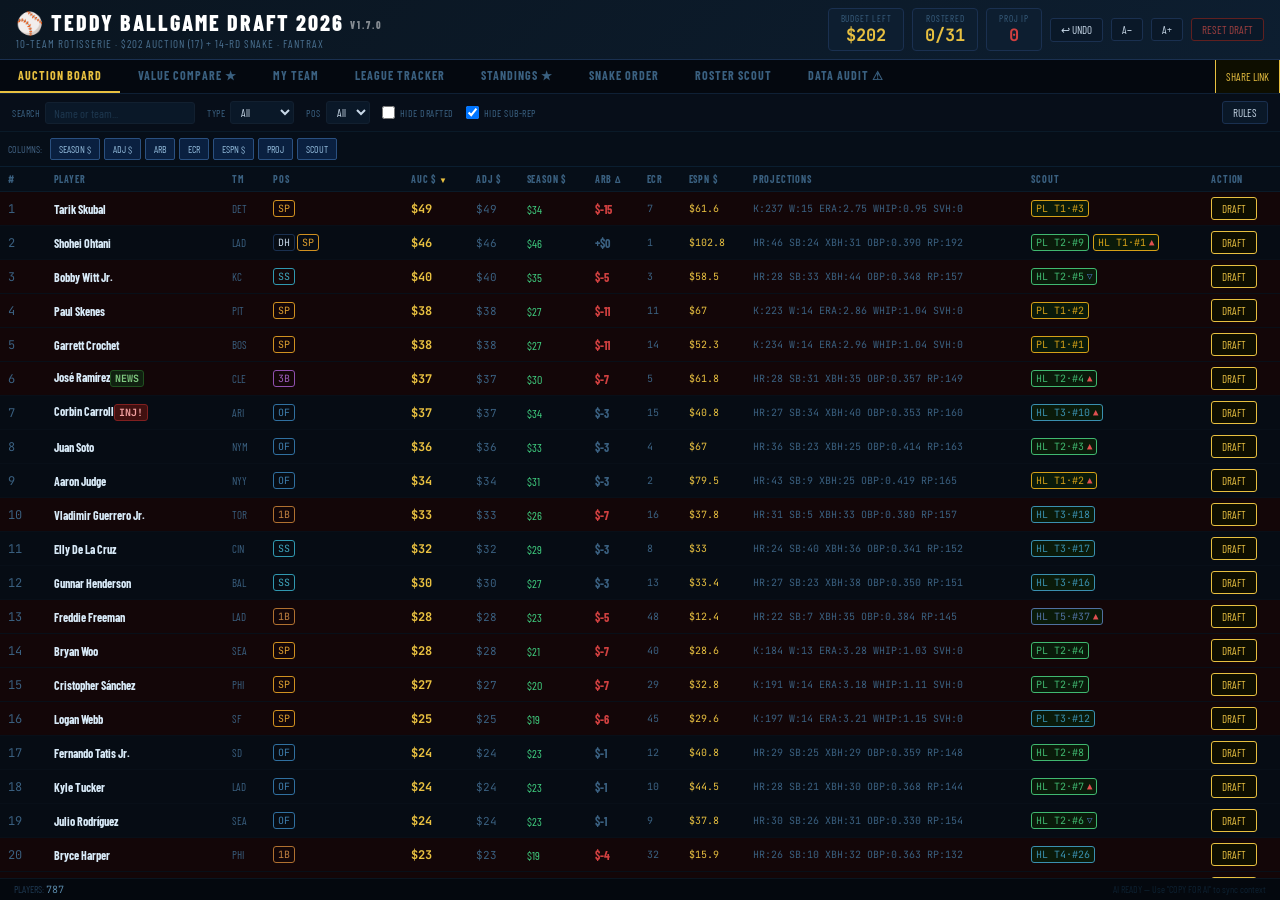
==== index.html @ cb4ba72f "v1.7.0: A+/A- font size control in header; bigger cat breakdown text zoom applies to main content + " ====
<!DOCTYPE html>
<html lang="en">
<head>
    <meta charset="UTF-8">
    <meta name="viewport" content="width=device-width, initial-scale=1.0">
    <title>⚾ Teddy Ballgame Draft Tool 2026</title>
    <link href="https://fonts.googleapis.com/css2?family=JetBrains+Mono:wght@400;600&family=Barlow+Condensed:wght@400;600;700;800&display=swap" rel="stylesheet">
    <link rel="stylesheet" href="css/styles.css">
</head>
<body>
    <div class="hdr">
        <div>
            <div class="hdr-title">⚾ Teddy Ballgame Draft 2026 <span id="appVersion" style="font-size: 10px; opacity: 0.5; vertical-align: middle;"></span></div>
            <div class="hdr-sub">10-TEAM ROTISSERIE · $202 AUCTION (17) + 14-RD SNAKE · FANTRAX</div>
        </div>
        <div class="hdr-right">
            <div class="pill"><div class="pill-lbl">Budget Left</div><div class="pill-val" id="hBudget">$202</div></div>
            <div class="pill"><div class="pill-lbl">Rostered</div><div class="pill-val" id="hRoster">0/31</div></div>
            <div class="pill"><div class="pill-lbl">Proj IP</div><div class="pill-val" id="hIP">0</div></div>
            <button class="btn" id="undoBtn" onclick="UI.undoLastPick()" title="Undo last pick (up to 10 picks back)">↩ UNDO</button>
            <button class="btn" onclick="AppState.ui.uiZoom=Math.max(0.7,+(AppState.ui.uiZoom||1)-0.05).toFixed(2)*1;UI.render()" title="Decrease font size">A−</button>
            <button class="btn" onclick="AppState.ui.uiZoom=Math.min(1.5,+(AppState.ui.uiZoom||1)+0.05).toFixed(2)*1;UI.render()" title="Increase font size">A+</button>
            <button class="btn btn-danger" onclick="StateManager.reset()">RESET DRAFT</button>
        </div>
    </div>

    <div class="tabs">
        <div class="tab active" id="tab-auction" onclick="UI.showTab('auction')">AUCTION BOARD</div>
        <div class="tab" id="tab-arb" onclick="UI.showTab('arb')">VALUE COMPARE ★</div>
        <div class="tab" id="tab-myteam" onclick="UI.showTab('myteam')">MY TEAM</div>
        <div class="tab" id="tab-league" onclick="UI.showTab('league')">LEAGUE TRACKER</div>
        <div class="tab" id="tab-standings" onclick="UI.showTab('standings')">STANDINGS ★</div>
        <div class="tab" id="tab-snake" onclick="UI.showTab('snake')">SNAKE ORDER</div>
        <div class="tab" id="tab-rosterscout" onclick="UI.showTab('rosterscout')">ROSTER SCOUT</div>
        <div class="tab" id="tab-dataaudit" onclick="UI.showTab('dataaudit')">DATA AUDIT ⚠</div>
        <div class="tab" id="tab-ai" onclick="UI.showTab('ai')">AI ADVISOR 🤖</div>
        <div class="tab" id="tab-import" onclick="UI.showTab('import')">IMPORT DATA</div>
        <div id="readOnlyBanner" style="display:none;margin-left:auto;align-items:center;padding:0 15px;color:#e8c040;font-size:11px;font-weight:700;letter-spacing:1px">READ-ONLY MODE (SHARED)</div>
        <button id="shareBtn" class="btn btn-go" style="margin-left:auto;border-radius:0;border-top:0;border-bottom:0" onclick="ShareManager.copyShareLink()">SHARE LINK</button>
    </div>

    <div id="controlsBar"></div>

    <div class="content" id="mainContent">
        <!-- Dynamic Content from UI.js -->
        <div style="padding: 40px; text-align: center;">
            <h2>Welcome to Teddy Ballgame 2026</h2>
            <p class="muted">Please import your Mr. CheatSheet CSV to get started.</p>
            <br>
            <button class="btn btn-go" onclick="UI.showTab('import')">GO TO IMPORT</button>
        </div>
    </div>

    <div class="status">
        <span>PLAYERS: <span class="sv" id="sTot">0</span></span>
        <span style="margin-left:auto;color:#0d2030">AI READY — Use "COPY FOR AI" to sync context</span>
    </div>

    <!-- Draft Modal -->
    <div class="modal-bg" id="modalBg">
        <div class="modal">
            <div class="modal-title" id="modalTitle">Draft Player</div>
            <div class="field">
                <label>Drafted By</label>
                <select id="mTeam" onchange="Modals.updateDraftConstraints(this.value)">
                    <!-- Populated by UI.init -->
                </select>
            </div>
            <div id="draftConstraints" style="font-size:11px;padding:6px 0 8px;min-height:18px"></div>
            <div class="field" id="draftCostField">
                <label>Final Auction Cost ($)</label>
                <input type="number" id="mCost" min="1" max="202" value="1"
                    oninput="Modals.validateCostInput()">
            </div>
            <div class="modal-btns">
                <button class="btn btn-go" onclick="UI.confirmDraft()">✓ CONFIRM DRAFT</button>
                <button class="btn" onclick="UI.closeModal()">CANCEL</button>
                <button class="btn" id="mUndraftBtn" onclick="UI.undraftPending()" style="display:none;color:#d04040;border-color:#401010;margin-left:auto">✕ UNDRAFT</button>
            </div>
        </div>
    </div>

    <!-- Rules Modal -->
    <div class="modal-bg" id="rulesModal">
        <div class="modal" style="max-width: 600px;">
            <div class="modal-title">League Rules: Teddy Ballgame 2026</div>
            <div style="font-size: 12px; line-height: 1.6; max-height: 400px; overflow: auto; color: #c8d8e8;">
                <strong>Draft Phases:</strong> Auction (17 players, $202) followed by 14-round Snake Draft.<br>
                <strong>Scoring:</strong> 10 Roto Categories (HR, OBP, RP, SB, XBH | W, K, ERA, SVH, WHIP).<br>
                <strong>IP Floor:</strong> Critical 1,000 IP minimum per season. Loss of ERA/WHIP if not met.<br>
                <strong>FAAB:</strong> $400 budget, blind bidding daily at 12:05am ET.<br>
                <strong>IL:</strong> Unlimited spots. Stashed players can be replaced by FA pickups.<br>
                <strong>Trades:</strong> Must be equal number of players. Deadline: Aug 3rd.<br>
                <strong>Lineups:</strong> Weekly, due 5 mins before first game of scoring period.
            </div>
            <div class="modal-btns">
                <button class="btn" onclick="document.getElementById('rulesModal').classList.remove('open')">CLOSE</button>
            </div>
        </div>
    </div>

    <!-- Player Info Modal -->
    <div class="modal-bg" id="injuryModal" onclick="if(event.target===this)this.classList.remove('open')">
        <div class="modal" style="max-width:620px;width:95%">
            <div class="modal-title" id="injTitle" style="font-size:15px"></div>
            <div id="injName" style="font-size:11px;color:#7090a8;margin:-8px 0 12px"></div>
            <div id="modalProj" style="font-size:11px;color:#406080;font-family:monospace;margin-bottom:14px;padding:6px 8px;background:#060e18;border-radius:4px"></div>
            <div id="injNewsBlurb" style="font-size:12px;color:#c8d8e8;line-height:1.7;max-height:160px;overflow-y:auto;padding:10px 12px;background:#0a1420;border:1px solid #1a3050;border-radius:4px;margin-bottom:8px;white-space:pre-wrap"></div>
            <div id="injSummaryBlock" style="display:none;margin-bottom:12px">
                <div style="font-size:10px;color:#406080;margin-bottom:4px">AI SUMMARY</div>
                <div id="injSummary" style="font-size:12px;padding:8px 12px;background:#060e18;border:1px solid #1a3050;border-radius:4px;line-height:1.8"></div>
            </div>
            <div style="display:flex;gap:8px;margin-bottom:12px">
                <button id="injSummarizeBtn" class="btn" style="font-size:11px;flex:1" onclick="Modals.summarizeInjury()">⚡ AI SUMMARY</button>
            </div>
            <div style="display:flex;gap:8px;margin-bottom:14px">
                <a id="linkCBS" class="btn" target="_blank" style="flex:1;text-align:center;text-decoration:none;font-size:11px">CBS SPORTS</a>
                <a id="linkFG" class="btn" target="_blank" style="flex:1;text-align:center;text-decoration:none;font-size:11px">FANGRAPHS</a>
            </div>
            <div id="noteSection">
                <label style="font-size:11px;color:#7090a8;display:block;margin-bottom:4px">SCOUTING NOTES</label>
                <textarea id="noteArea" rows="3" style="width:100%;background:#060e18;color:#c8d8e8;border:1px solid #1a3050;padding:8px;font-size:12px;box-sizing:border-box;resize:vertical"></textarea>
            </div>
            <div class="modal-btns" style="margin-top:12px">
                <button class="btn btn-go" onclick="UI.savePlayerNote()">SAVE NOTE</button>
                <button class="btn" onclick="document.getElementById('injuryModal').classList.remove('open')">CLOSE</button>
            </div>
        </div>
    </div>

    <!-- Logic Layers -->
    <script src="js/engine/state.js"></script>
    <script src="js/engine/share.js"></script>
    <script src="js/engine/injuries.js"></script>
    <script src="js/engine/zscore.js"></script>
    <script src="js/engine/assistant.js"></script>
    <script src="js/data/seed.js"></script>
    <script src="js/data/steamer_extras.js"></script>
    <script src="js/data/injuries_cache.js"></script>
    <script src="js/data/player_ids.js"></script>
    <script src="js/data/rankings.js"></script>
    <script src="js/data/manual_rankings.js"></script>
    <script src="js/data/fantrax_data.js"></script>
    <script src="js/data/loader.js"></script>
    <script src="js/ui/templates.js"></script>
    <script src="js/ui/modals.js"></script>
    <script src="js/ui/components.js"></script>
    <script>
        // Start UI
        window.addEventListener('DOMContentLoaded', () => {
            UI.init();
        });
    </script>
</body>
</html>
---- css/styles.css ----
*{box-sizing:border-box;margin:0;padding:0}
html,body{height:100%;overflow:hidden}
body{background:#060c14;color:#c8d8e8;font-family:'Barlow Condensed',sans-serif;font-size:13px;display:flex;flex-direction:column}
::-webkit-scrollbar{width:5px;height:5px}::-webkit-scrollbar-track{background:#0a1520}::-webkit-scrollbar-thumb{background:#1c3050;border-radius:3px}
input,select,button{font-family:'Barlow Condensed',sans-serif}
.hdr{background:linear-gradient(135deg,#0a1520,#0d1e30);border-bottom:1px solid #1a3050;padding:8px 16px;display:flex;align-items:center;gap:16px;flex-shrink:0}
.hdr-title{font-size:22px;font-weight:800;letter-spacing:2px;color:#fff;text-transform:uppercase}
.hdr-sub{font-size:11px;color:#4a7090;letter-spacing:1px;margin-top:1px}
.hdr-right{margin-left:auto;display:flex;align-items:center;gap:8px;flex-wrap:wrap}
.pill{background:#0d1e30;border:1px solid #1a3050;border-radius:4px;padding:4px 12px;text-align:center}
.pill-lbl{font-size:9px;color:#3a6080;letter-spacing:.8px;text-transform:uppercase}
.pill-val{font-size:17px;font-weight:700;font-family:'JetBrains Mono',monospace;color:#e8c040}
.tabs{display:flex;background:#04080f;border-bottom:1px solid #0f2035;flex-shrink:0}
.tab{padding:8px 18px;font-size:12px;font-weight:700;letter-spacing:1px;text-transform:uppercase;cursor:pointer;border-bottom:2px solid transparent;color:#3a6080;transition:all .15s;white-space:nowrap}
.tab.active{color:#e8c040;border-bottom-color:#e8c040}
.tab:hover:not(.active){color:#7aa0b8}
.content{flex:1;display:flex;flex-direction:column;overflow:hidden;min-height:0}
.controls{padding:7px 12px;background:#070e19;border-bottom:1px solid #0a1a28;display:flex;align-items:center;gap:12px;flex-wrap:wrap;flex-shrink:0}
.ctrl{display:flex;align-items:center;gap:5px}
.lbl{font-size:10px;color:#3a6080;letter-spacing:.5px;text-transform:uppercase;white-space:nowrap}
input[type=range]{width:80px;height:3px;accent-color:#e8c040;cursor:pointer}
.badge{background:#0a1828;border:1px solid #122030;border-radius:3px;padding:2px 6px;font-size:11px;font-family:'JetBrains Mono',monospace;color:#e8c040;min-width:34px;text-align:center}
select{background:#0a1828;border:1px solid #122030;color:#c8d8e8;padding:3px 6px;font-size:11px;border-radius:3px}
input[type=text]{background:#0a1828;border:1px solid #122030;color:#c8d8e8;padding:3px 8px;font-size:12px;border-radius:3px;width:150px}
input[type=text]::placeholder{color:#1e3850}
.tog{background:#0a1828;border:1px solid #122030;color:#4a7090;padding:3px 9px;font-size:11px;border-radius:3px;cursor:pointer;transition:all .15s}
.tog.on{background:#131c08;border-color:#90b030;color:#a0c040}
.tbl-wrap{flex:1;overflow:auto;min-height:0}
table{width:100%;border-collapse:collapse;font-size:12px}
thead tr{background:#060e18;position:sticky;top:0;z-index:10}
th{padding:6px 8px;text-align:left;font-size:10px;font-weight:700;letter-spacing:.8px;text-transform:uppercase;color:#3a6080;border-bottom:1px solid #0a1a28;cursor:pointer;white-space:nowrap;user-select:none}
th:hover{color:#7aa0b8}
th.sd::after{content:' ▼';font-size:8px;color:#e8c040}
th.sa::after{content:' ▲';font-size:8px;color:#e8c040}
td{padding:5px 8px;border-bottom:1px solid #080f18;white-space:nowrap;vertical-align:middle}
tr:hover td{background:#091520}
tr.drafted td{opacity:.28}
tr.mine td{background:#071510!important}
tr.mine:hover td{background:#091e15!important}
tr.aup td{background:#061510!important}
tr.adn td{background:#130608!important}
.pb{border:1px solid #1a3050;border-radius:3px;padding:1px 4px;font-size:10px;font-family:'JetBrains Mono',monospace;display:inline-block;margin-right:2px}
.pb-C{border-color:#b04040;color:#c05050}.pb-1B{border-color:#b07030;color:#c08040}.pb-2B{border-color:#70a030;color:#80b040}
.pb-SS{border-color:#3098b0;color:#40a8c0}.pb-3B{border-color:#9050b0;color:#a060c0}.pb-OF{border-color:#3070a0;color:#4080b0}
.pb-SP{border-color:#d09020;color:#e0a030}.pb-RP{border-color:#30a880;color:#40b890}
.nm{font-weight:700;color:#d8eaf8;max-width:145px;overflow:hidden;text-overflow:ellipsis}
.tm{color:#3a6080;font-size:11px}
.mono{font-family:'JetBrains Mono',monospace}
.gold{color:#e8c040;font-weight:700;font-family:'JetBrains Mono',monospace}
.grn{color:#40d080}.red{color:#d04040}.muted{color:#3a6080}
.wb{background:#100808;border:1px solid #501818;border-radius:3px;padding:1px 4px;font-size:9px;color:#b03030;margin-left:3px}
.nb{background:#060e18;border:1px solid #102838;border-radius:3px;padding:1px 4px;font-size:9px;color:#3088a8;margin-left:3px}
.btn{background:#0a1828;border:1px solid #1a3050;color:#c8d8e8;padding:4px 10px;font-size:11px;border-radius:3px;cursor:pointer;transition:all .15s}
.btn:hover{background:#101f30;border-color:#2a4060}
.btn-go{border-color:#e8c040;color:#e8c040;background:#0e0e00}
.btn-go:hover{background:#181800}
.btn-danger{border-color:#602020;color:#a04040}
.two-col{display:flex;flex:1;overflow:hidden;min-height:0}
.left-col{width:265px;flex-shrink:0;border-right:1px solid #0a1828;overflow-y:auto}
.right-col{flex:1;overflow-y:auto;padding:14px}
.sec{padding:7px 12px;font-size:10px;font-weight:700;letter-spacing:2px;color:#204060;text-transform:uppercase;border-bottom:1px solid #080f18;background:#060c12;flex-shrink:0}
.rslot{padding:8px 12px;border-bottom:1px solid #080f18;display:flex;justify-content:space-between;align-items:center}
.rslot:hover{background:#080f18}
.stat-grid{display:grid;grid-template-columns:1fr 1fr;gap:8px;margin-bottom:14px}
.stat-card{background:#080f18;border:1px solid #0d1e2c;border-radius:4px;padding:10px}
.sclbl{font-size:10px;color:#2a5070;letter-spacing:.5px;text-transform:uppercase;margin-bottom:4px}
.scval{font-size:20px;font-weight:700;font-family:'JetBrains Mono',monospace;color:#e8c040}
.bar-bg{height:4px;background:#060c14;border-radius:2px;margin-top:6px;overflow:hidden}
.bar-fill{height:100%;border-radius:2px;transition:width .3s}
.cat-hdr{font-size:10px;font-weight:700;letter-spacing:2px;color:#204060;text-transform:uppercase;margin-bottom:8px}
.cat-grid{display:grid;grid-template-columns:repeat(5,1fr);gap:6px;margin-bottom:14px}
.cat-card{background:#080f18;border:1px solid #0d1e2c;border-radius:4px;padding:8px;text-align:center}
.ccat{font-size:9px;color:#2a5070;letter-spacing:.5px;text-transform:uppercase}
.cval{font-size:16px;font-weight:700;font-family:'JetBrains Mono',monospace;color:#c8daf0;margin-top:2px}
.modal-bg{position:fixed;inset:0;background:rgba(0,0,0,.75);display:none;align-items:center;justify-content:center;z-index:999}
.modal-bg.open{display:flex}
.modal{background:#0a1520;border:1px solid #1a3050;border-radius:6px;padding:22px;min-width:300px}
.modal-title{font-size:17px;font-weight:800;color:#e8c040;letter-spacing:1px;margin-bottom:16px}
.field{margin-bottom:12px}
.field label{display:block;font-size:10px;color:#3a6080;letter-spacing:.5px;text-transform:uppercase;margin-bottom:4px}
.field input,.field select{background:#060e18;border:1px solid #1a3050;color:#c8d8e8;padding:7px 10px;font-size:16px;border-radius:3px;width:100%;font-family:'JetBrains Mono',monospace}
.modal-btns{display:flex;gap:8px;margin-top:16px}
.status{background:#04080e;border-top:1px solid #0a1520;padding:4px 14px;display:flex;gap:20px;flex-shrink:0;font-size:10px;color:#1e3850}
.sv{color:#5a8aaa;font-family:'JetBrains Mono',monospace}
.arb-legend{padding:7px 12px;font-size:11px;color:#2a5070;border-bottom:1px solid #08121c;background:#050b12;display:flex;gap:20px;flex-shrink:0;flex-wrap:wrap}
.league-wrap{flex:1;overflow:auto}
tr.unofficial-est { opacity: 0.55; }
tr.unofficial-est .val-col { color: #8888bb; }
.est-badge { font-size: 9px; color: #8888bb; margin-left: 4px; opacity: 0.8; }
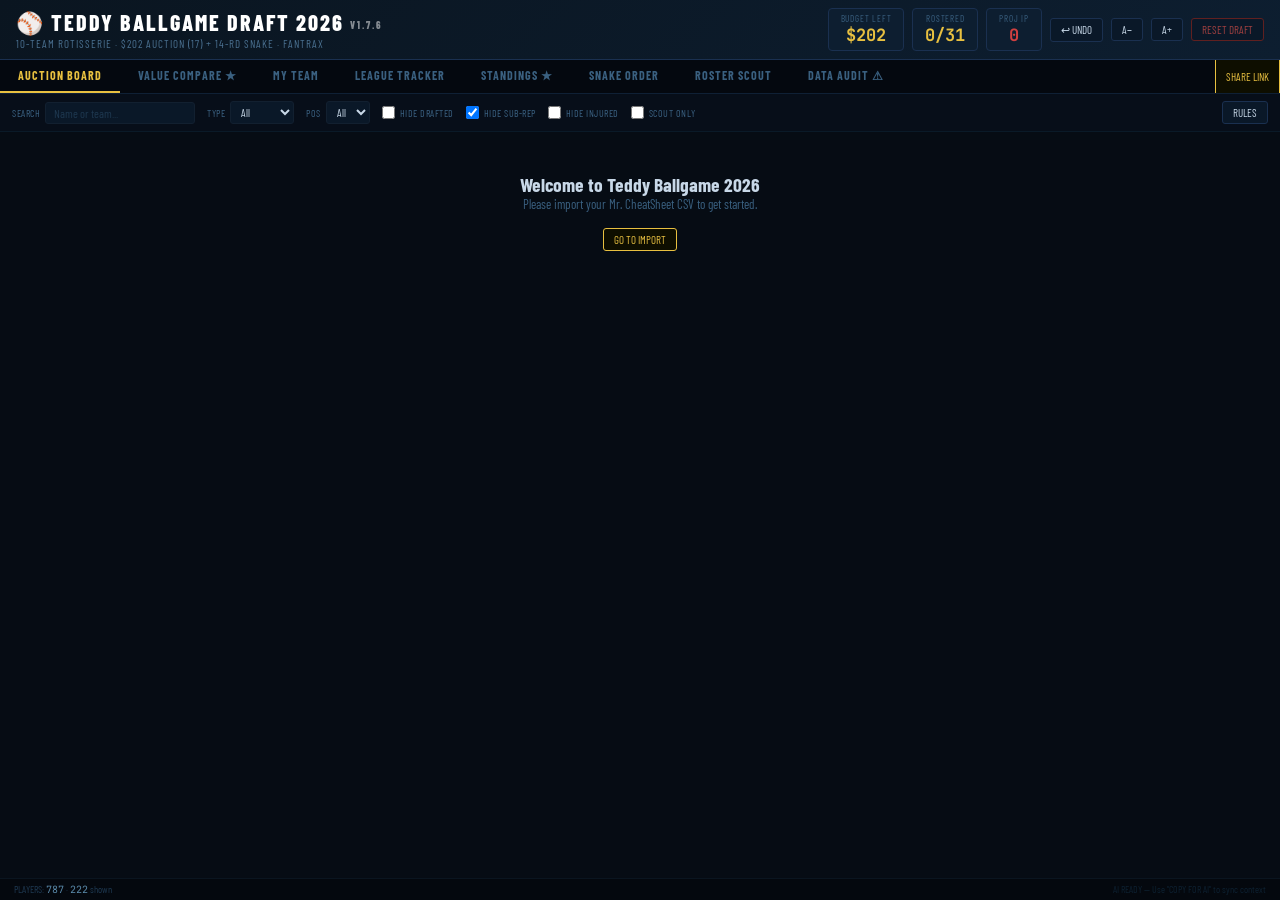
==== commit cec1f027: "v1.7.6: Filtered count in status bar + #F rank column when filters active Co-Authored-By: Claude Son" ====
--- a/index.html
+++ b/index.html
@@ -52,7 +52,7 @@
     </div>
 
     <div class="status">
-        <span>PLAYERS: <span class="sv" id="sTot">0</span></span>
+        <span>PLAYERS: <span class="sv" id="sTot">0</span><span id="sFiltered" style="display:none"> · <span class="sv" id="sFilteredN">0</span> shown</span></span>
         <span style="margin-left:auto;color:#0d2030">AI READY — Use "COPY FOR AI" to sync context</span>
     </div>
 
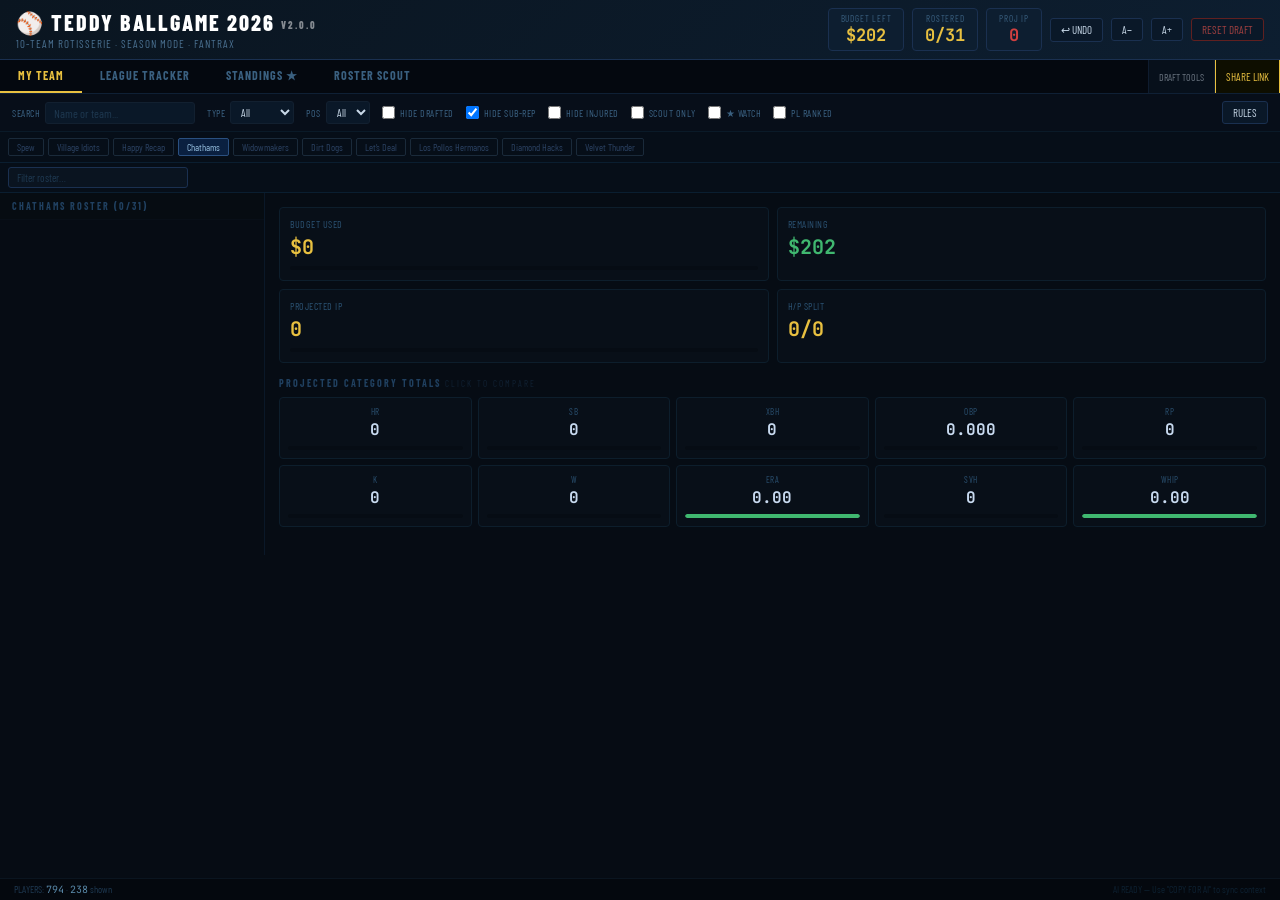
==== commit 22fbf27d: "Bump to v2.0.0: season mode with baked 2026 draft state - Switch to season mode: MY TEAM default tab" ====
--- a/index.html
+++ b/index.html
@@ -3,15 +3,15 @@
 <head>
     <meta charset="UTF-8">
     <meta name="viewport" content="width=device-width, initial-scale=1.0">
-    <title>⚾ Teddy Ballgame Draft Tool 2026</title>
+    <title>⚾ Teddy Ballgame 2026 Season</title>
     <link href="https://fonts.googleapis.com/css2?family=JetBrains+Mono:wght@400;600&family=Barlow+Condensed:wght@400;600;700;800&display=swap" rel="stylesheet">
     <link rel="stylesheet" href="css/styles.css">
 </head>
 <body>
     <div class="hdr">
         <div>
-            <div class="hdr-title">⚾ Teddy Ballgame Draft 2026 <span id="appVersion" style="font-size: 10px; opacity: 0.5; vertical-align: middle;"></span></div>
-            <div class="hdr-sub">10-TEAM ROTISSERIE · $202 AUCTION (17) + 14-RD SNAKE · FANTRAX</div>
+            <div class="hdr-title">⚾ Teddy Ballgame 2026 <span id="appVersion" style="font-size: 10px; opacity: 0.5; vertical-align: middle;"></span></div>
+            <div class="hdr-sub">10-TEAM ROTISSERIE · SEASON MODE · FANTRAX</div>
         </div>
         <div class="hdr-right">
             <div class="pill"><div class="pill-lbl">Budget Left</div><div class="pill-val" id="hBudget">$202</div></div>
@@ -25,18 +25,19 @@
     </div>
 
     <div class="tabs">
-        <div class="tab active" id="tab-auction" onclick="UI.showTab('auction')">AUCTION BOARD</div>
-        <div class="tab" id="tab-arb" onclick="UI.showTab('arb')">VALUE COMPARE ★</div>
-        <div class="tab" id="tab-myteam" onclick="UI.showTab('myteam')">MY TEAM</div>
+        <div class="tab active" id="tab-myteam" onclick="UI.showTab('myteam')">MY TEAM</div>
         <div class="tab" id="tab-league" onclick="UI.showTab('league')">LEAGUE TRACKER</div>
         <div class="tab" id="tab-standings" onclick="UI.showTab('standings')">STANDINGS ★</div>
-        <div class="tab" id="tab-snake" onclick="UI.showTab('snake')">SNAKE ORDER</div>
         <div class="tab" id="tab-rosterscout" onclick="UI.showTab('rosterscout')">ROSTER SCOUT</div>
-        <div class="tab" id="tab-dataaudit" onclick="UI.showTab('dataaudit')">DATA AUDIT ⚠</div>
         <div class="tab" id="tab-ai" onclick="UI.showTab('ai')">AI ADVISOR 🤖</div>
-        <div class="tab" id="tab-import" onclick="UI.showTab('import')">IMPORT DATA</div>
+        <div class="tab draft-only" id="tab-auction" onclick="UI.showTab('auction')" style="display:none">AUCTION BOARD</div>
+        <div class="tab draft-only" id="tab-arb" onclick="UI.showTab('arb')" style="display:none">VALUE COMPARE ★</div>
+        <div class="tab draft-only" id="tab-snake" onclick="UI.showTab('snake')" style="display:none">SNAKE ORDER</div>
+        <div class="tab draft-only" id="tab-dataaudit" onclick="UI.showTab('dataaudit')" style="display:none">DATA AUDIT ⚠</div>
+        <div class="tab draft-only" id="tab-import" onclick="UI.showTab('import')" style="display:none">IMPORT DATA</div>
         <div id="readOnlyBanner" style="display:none;margin-left:auto;align-items:center;padding:0 15px;color:#e8c040;font-size:11px;font-weight:700;letter-spacing:1px">READ-ONLY MODE (SHARED)</div>
-        <button id="shareBtn" class="btn btn-go" style="margin-left:auto;border-radius:0;border-top:0;border-bottom:0" onclick="ShareManager.copyShareLink()">SHARE LINK</button>
+        <button class="btn" style="margin-left:auto;border-radius:0;border-top:0;border-bottom:0;font-size:10px;opacity:0.5" onclick="UI.toggleDraftMode()" title="Show/hide draft tools">DRAFT TOOLS</button>
+        <button id="shareBtn" class="btn btn-go" style="border-radius:0;border-top:0;border-bottom:0" onclick="ShareManager.copyShareLink()">SHARE LINK</button>
     </div>
 
     <div id="controlsBar"></div>
@@ -140,6 +141,7 @@
     <script src="js/data/player_ids.js"></script>
     <script src="js/data/rankings.js"></script>
     <script src="js/data/manual_rankings.js"></script>
+    <script src="js/data/draft_state_2026.js"></script>
     <script src="js/data/fantrax_data.js"></script>
     <script src="js/data/loader.js"></script>
     <script src="js/ui/templates.js"></script>
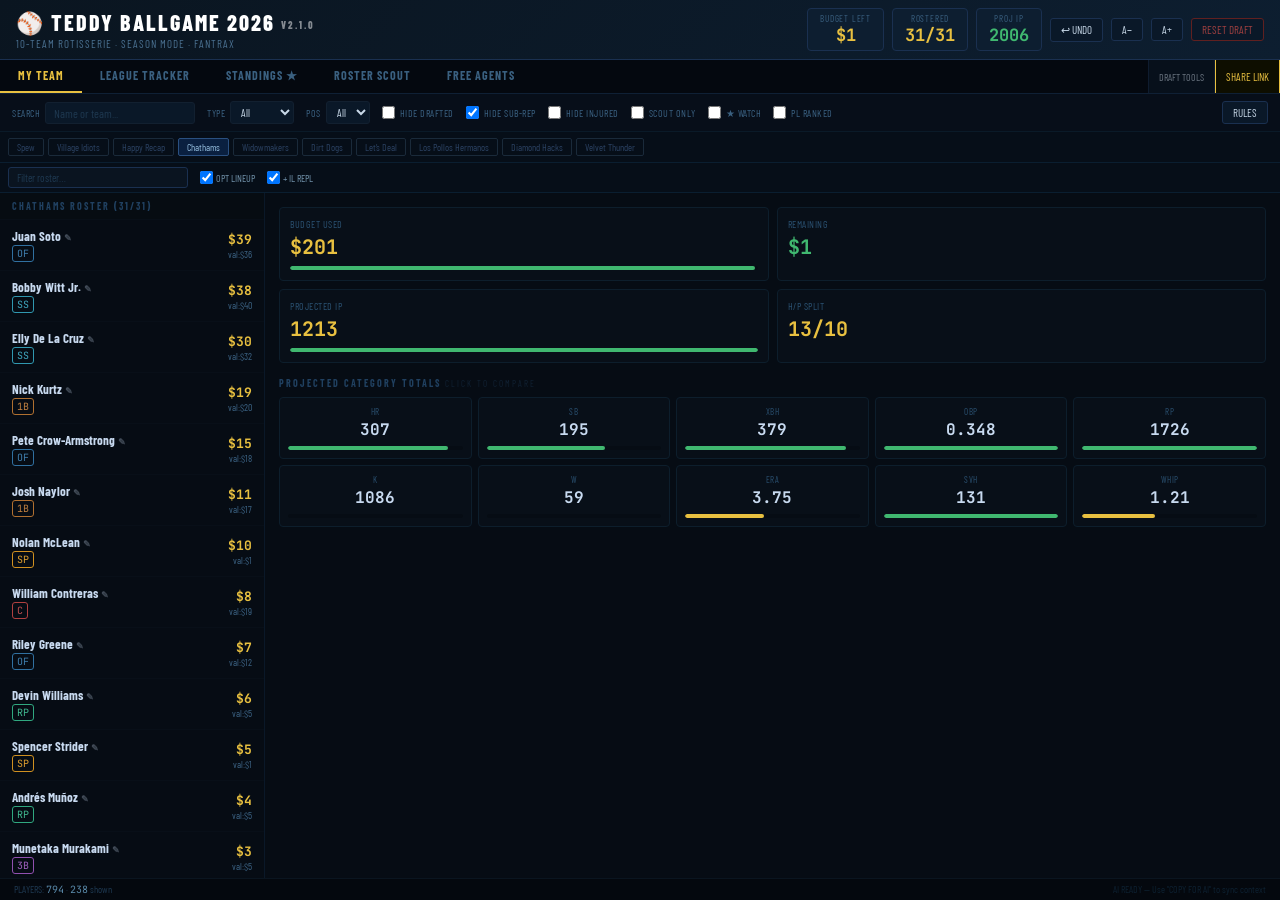
==== commit 9a210b94: "Bump to v2.1.0: Free Agents tab + optimal lineup projections - Add FREE AGENTS tab (always visible, " ====
--- a/index.html
+++ b/index.html
@@ -29,6 +29,7 @@
         <div class="tab" id="tab-league" onclick="UI.showTab('league')">LEAGUE TRACKER</div>
         <div class="tab" id="tab-standings" onclick="UI.showTab('standings')">STANDINGS ★</div>
         <div class="tab" id="tab-rosterscout" onclick="UI.showTab('rosterscout')">ROSTER SCOUT</div>
+        <div class="tab" id="tab-freeagents" onclick="UI.showTab('freeagents')">FREE AGENTS</div>
         <div class="tab" id="tab-ai" onclick="UI.showTab('ai')">AI ADVISOR 🤖</div>
         <div class="tab draft-only" id="tab-auction" onclick="UI.showTab('auction')" style="display:none">AUCTION BOARD</div>
         <div class="tab draft-only" id="tab-arb" onclick="UI.showTab('arb')" style="display:none">VALUE COMPARE ★</div>
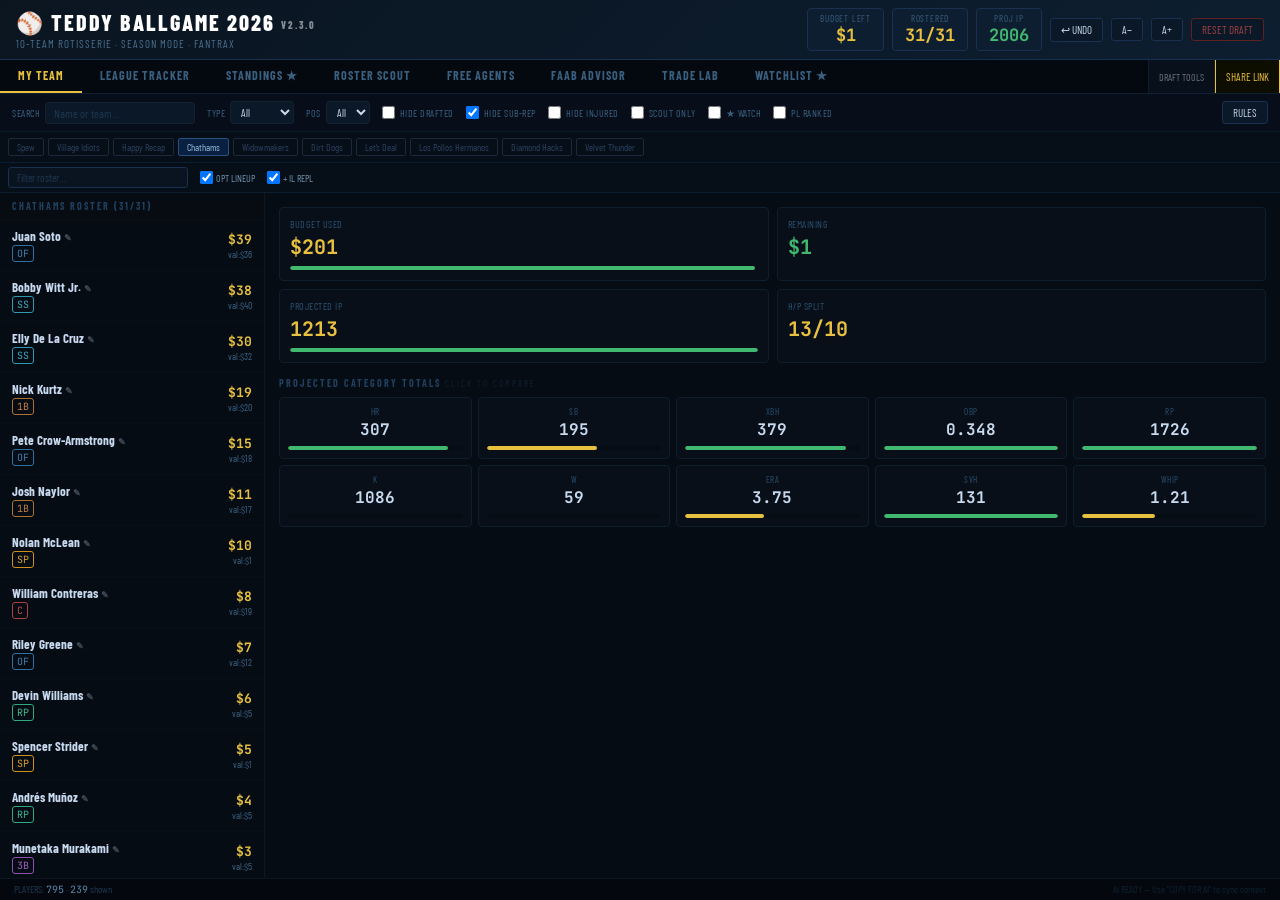
==== commit f54550b8: "v2.3.0: FAAB Engine + Trade Lab - New FaabEngine: real ROTO+ simulation (standings engine with/witho" ====
--- a/index.html
+++ b/index.html
@@ -30,6 +30,9 @@
         <div class="tab" id="tab-standings" onclick="UI.showTab('standings')">STANDINGS ★</div>
         <div class="tab" id="tab-rosterscout" onclick="UI.showTab('rosterscout')">ROSTER SCOUT</div>
         <div class="tab" id="tab-freeagents" onclick="UI.showTab('freeagents')">FREE AGENTS</div>
+        <div class="tab" id="tab-faab" onclick="UI.showTab('faab')">FAAB ADVISOR</div>
+        <div class="tab" id="tab-trade" onclick="UI.showTab('trade')">TRADE LAB</div>
+        <div class="tab" id="tab-watchlist" onclick="UI.showTab('watchlist')">WATCHLIST ★</div>
         <div class="tab" id="tab-ai" onclick="UI.showTab('ai')">AI ADVISOR 🤖</div>
         <div class="tab draft-only" id="tab-auction" onclick="UI.showTab('auction')" style="display:none">AUCTION BOARD</div>
         <div class="tab draft-only" id="tab-arb" onclick="UI.showTab('arb')" style="display:none">VALUE COMPARE ★</div>
@@ -136,6 +139,8 @@
     <script src="js/engine/injuries.js"></script>
     <script src="js/engine/zscore.js"></script>
     <script src="js/engine/assistant.js"></script>
+    <script src="js/engine/faab_engine.js"></script>
+    <script src="js/engine/trade_engine.js"></script>
     <script src="js/data/seed.js"></script>
     <script src="js/data/steamer_extras.js"></script>
     <script src="js/data/injuries_cache.js"></script>
@@ -144,6 +149,7 @@
     <script src="js/data/manual_rankings.js"></script>
     <script src="js/data/draft_state_2026.js"></script>
     <script src="js/data/fantrax_data.js"></script>
+    <script src="js/data/fantrax_rosters.js" onerror="window.FANTRAX_ROSTERS=null"></script>
     <script src="js/data/loader.js"></script>
     <script src="js/ui/templates.js"></script>
     <script src="js/ui/modals.js"></script>
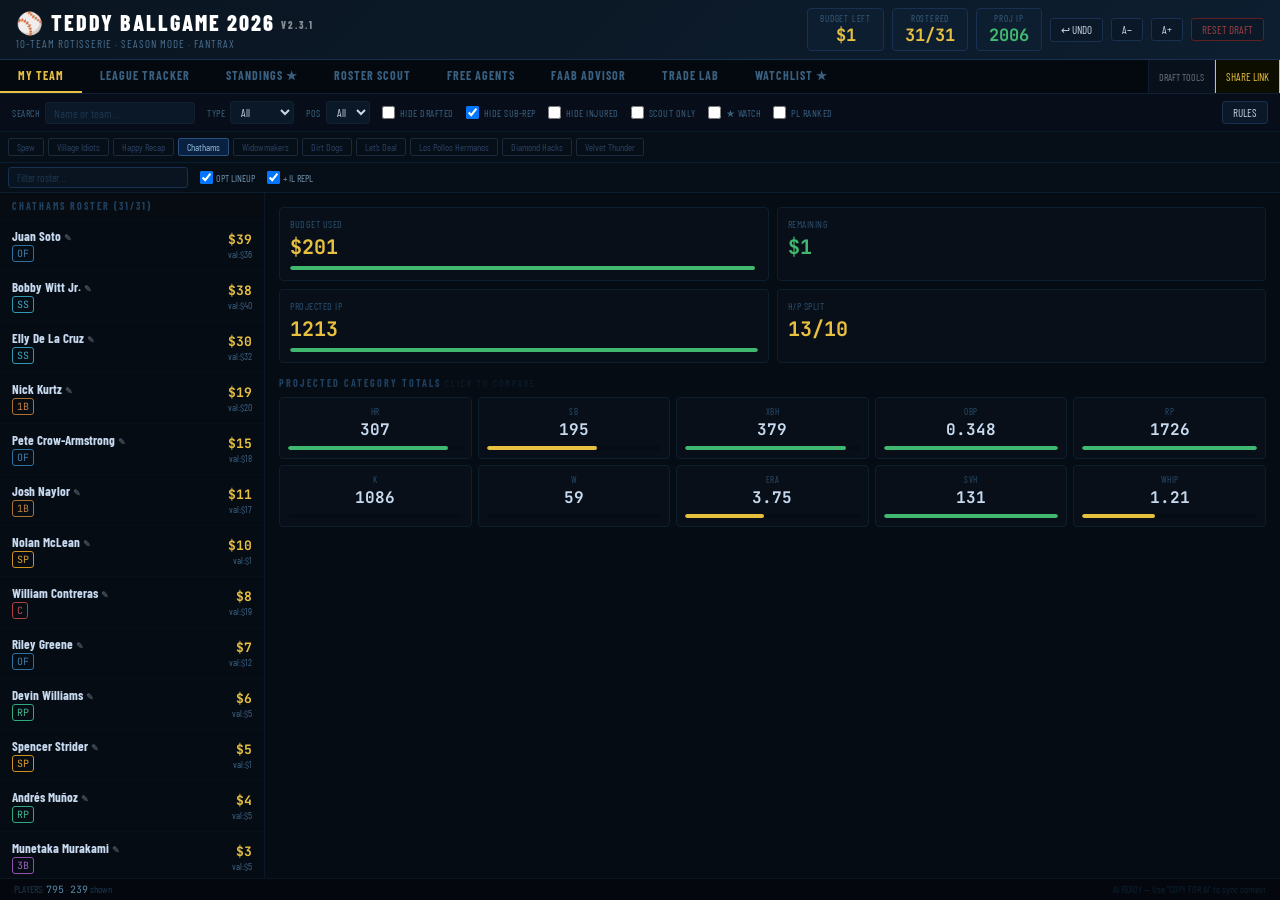
==== commit ec6e3b7c: "v2.3.1: enhanced player modal — live news fetch + role badges + more links - Auto-fetch live NBC Spo" ====
--- a/index.html
+++ b/index.html
@@ -106,10 +106,15 @@
 
     <!-- Player Info Modal -->
     <div class="modal-bg" id="injuryModal" onclick="if(event.target===this)this.classList.remove('open')">
-        <div class="modal" style="max-width:620px;width:95%">
+        <div class="modal" style="max-width:660px;width:95%">
             <div class="modal-title" id="injTitle" style="font-size:15px"></div>
-            <div id="injName" style="font-size:11px;color:#7090a8;margin:-8px 0 12px"></div>
-            <div id="modalProj" style="font-size:11px;color:#406080;font-family:monospace;margin-bottom:14px;padding:6px 8px;background:#060e18;border-radius:4px"></div>
+            <div id="injName" style="font-size:11px;color:#7090a8;margin:-8px 0 8px"></div>
+            <div id="injRoleSection" style="display:none;margin-bottom:10px;display:flex;flex-wrap:wrap;gap:6px;align-items:center"></div>
+            <div id="modalProj" style="font-size:11px;color:#406080;font-family:monospace;margin-bottom:12px;padding:6px 8px;background:#060e18;border-radius:4px"></div>
+            <div style="display:flex;justify-content:space-between;align-items:center;margin-bottom:4px">
+                <div style="font-size:10px;color:#406080">NEWS</div>
+                <div id="injLiveFetchStatus" style="font-size:10px;color:#304050"></div>
+            </div>
             <div id="injNewsBlurb" style="font-size:12px;color:#c8d8e8;line-height:1.7;max-height:160px;overflow-y:auto;padding:10px 12px;background:#0a1420;border:1px solid #1a3050;border-radius:4px;margin-bottom:8px;white-space:pre-wrap"></div>
             <div id="injSummaryBlock" style="display:none;margin-bottom:12px">
                 <div style="font-size:10px;color:#406080;margin-bottom:4px">AI SUMMARY</div>
@@ -118,9 +123,11 @@
             <div style="display:flex;gap:8px;margin-bottom:12px">
                 <button id="injSummarizeBtn" class="btn" style="font-size:11px;flex:1" onclick="Modals.summarizeInjury()">⚡ AI SUMMARY</button>
             </div>
-            <div style="display:flex;gap:8px;margin-bottom:14px">
-                <a id="linkCBS" class="btn" target="_blank" style="flex:1;text-align:center;text-decoration:none;font-size:11px">CBS SPORTS</a>
-                <a id="linkFG" class="btn" target="_blank" style="flex:1;text-align:center;text-decoration:none;font-size:11px">FANGRAPHS</a>
+            <div style="display:flex;gap:6px;margin-bottom:14px;flex-wrap:wrap">
+                <a id="linkCBS" class="btn" target="_blank" style="flex:1;min-width:80px;text-align:center;text-decoration:none;font-size:10px">CBS</a>
+                <a id="linkFG" class="btn" target="_blank" style="flex:1;min-width:80px;text-align:center;text-decoration:none;font-size:10px">FANGRAPHS</a>
+                <a id="linkSavant" class="btn" target="_blank" style="flex:1;min-width:80px;text-align:center;text-decoration:none;font-size:10px">SAVANT</a>
+                <a id="linkRoto" class="btn" target="_blank" style="flex:1;min-width:80px;text-align:center;text-decoration:none;font-size:10px">ROTOBALLER</a>
             </div>
             <div id="noteSection">
                 <label style="font-size:11px;color:#7090a8;display:block;margin-bottom:4px">SCOUTING NOTES</label>
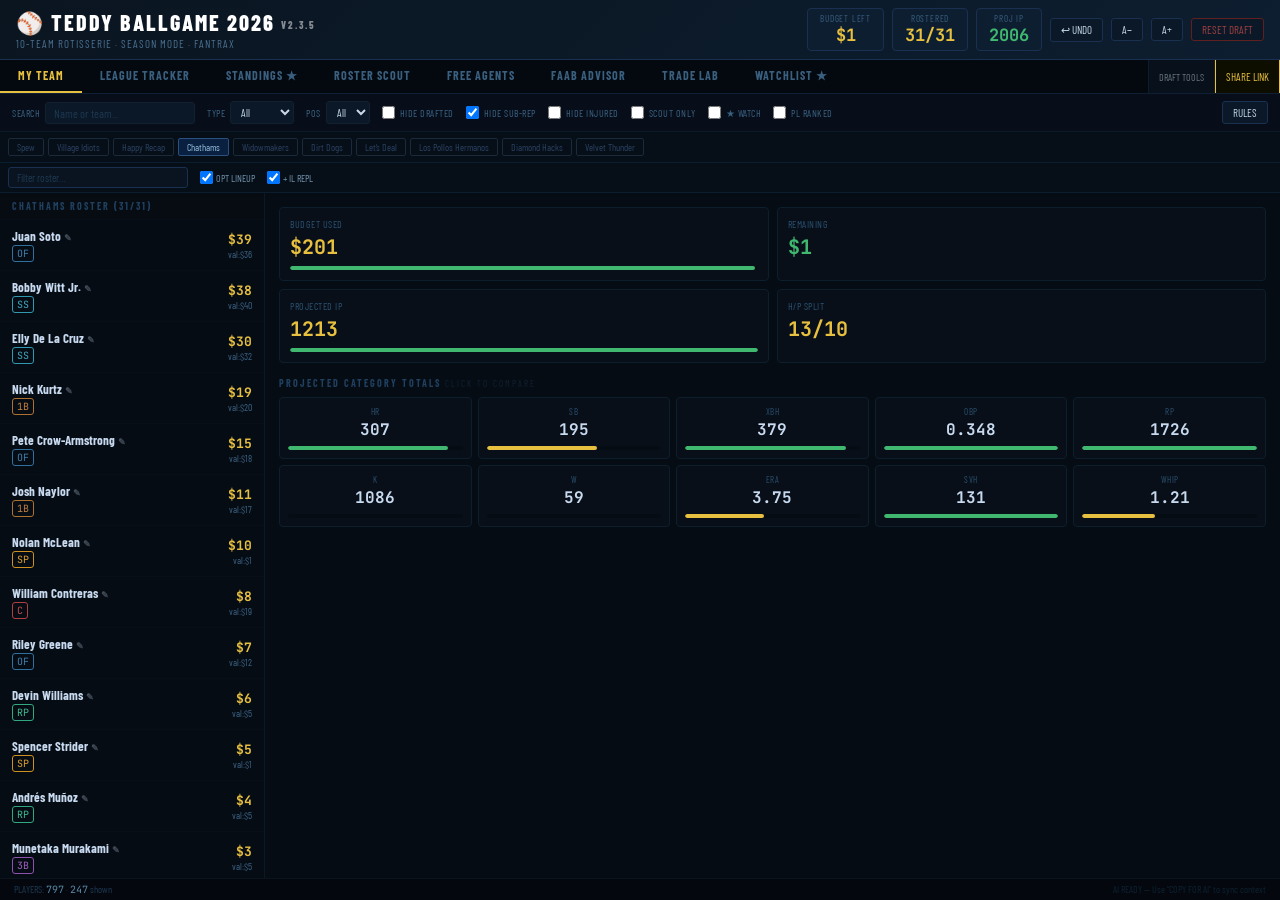
==== commit a92f83dc: "v2.3.5: fa_report.py pipeline + FAAB tab wired to fa_report.js - scripts/fa_report.py: new pre-bakin" ====
--- a/index.html
+++ b/index.html
@@ -109,7 +109,7 @@
         <div class="modal" style="max-width:660px;width:95%">
             <div class="modal-title" id="injTitle" style="font-size:15px"></div>
             <div id="injName" style="font-size:11px;color:#7090a8;margin:-8px 0 8px"></div>
-            <div id="injRoleSection" style="display:none;margin-bottom:10px;display:flex;flex-wrap:wrap;gap:6px;align-items:center"></div>
+            <div id="injRoleSection" style="flex-wrap:wrap;gap:6px;align-items:center;margin-bottom:10px;display:none"></div>
             <div id="modalProj" style="font-size:11px;color:#406080;font-family:monospace;margin-bottom:12px;padding:6px 8px;background:#060e18;border-radius:4px"></div>
             <div style="display:flex;justify-content:space-between;align-items:center;margin-bottom:4px">
                 <div style="font-size:10px;color:#406080">NEWS</div>
@@ -157,6 +157,7 @@
     <script src="js/data/draft_state_2026.js"></script>
     <script src="js/data/fantrax_data.js"></script>
     <script src="js/data/fantrax_rosters.js" onerror="window.FANTRAX_ROSTERS=null"></script>
+    <script src="data/fa_report.js" onerror="window.FA_REPORT=null"></script>
     <script src="js/data/loader.js"></script>
     <script src="js/ui/templates.js"></script>
     <script src="js/ui/modals.js"></script>
